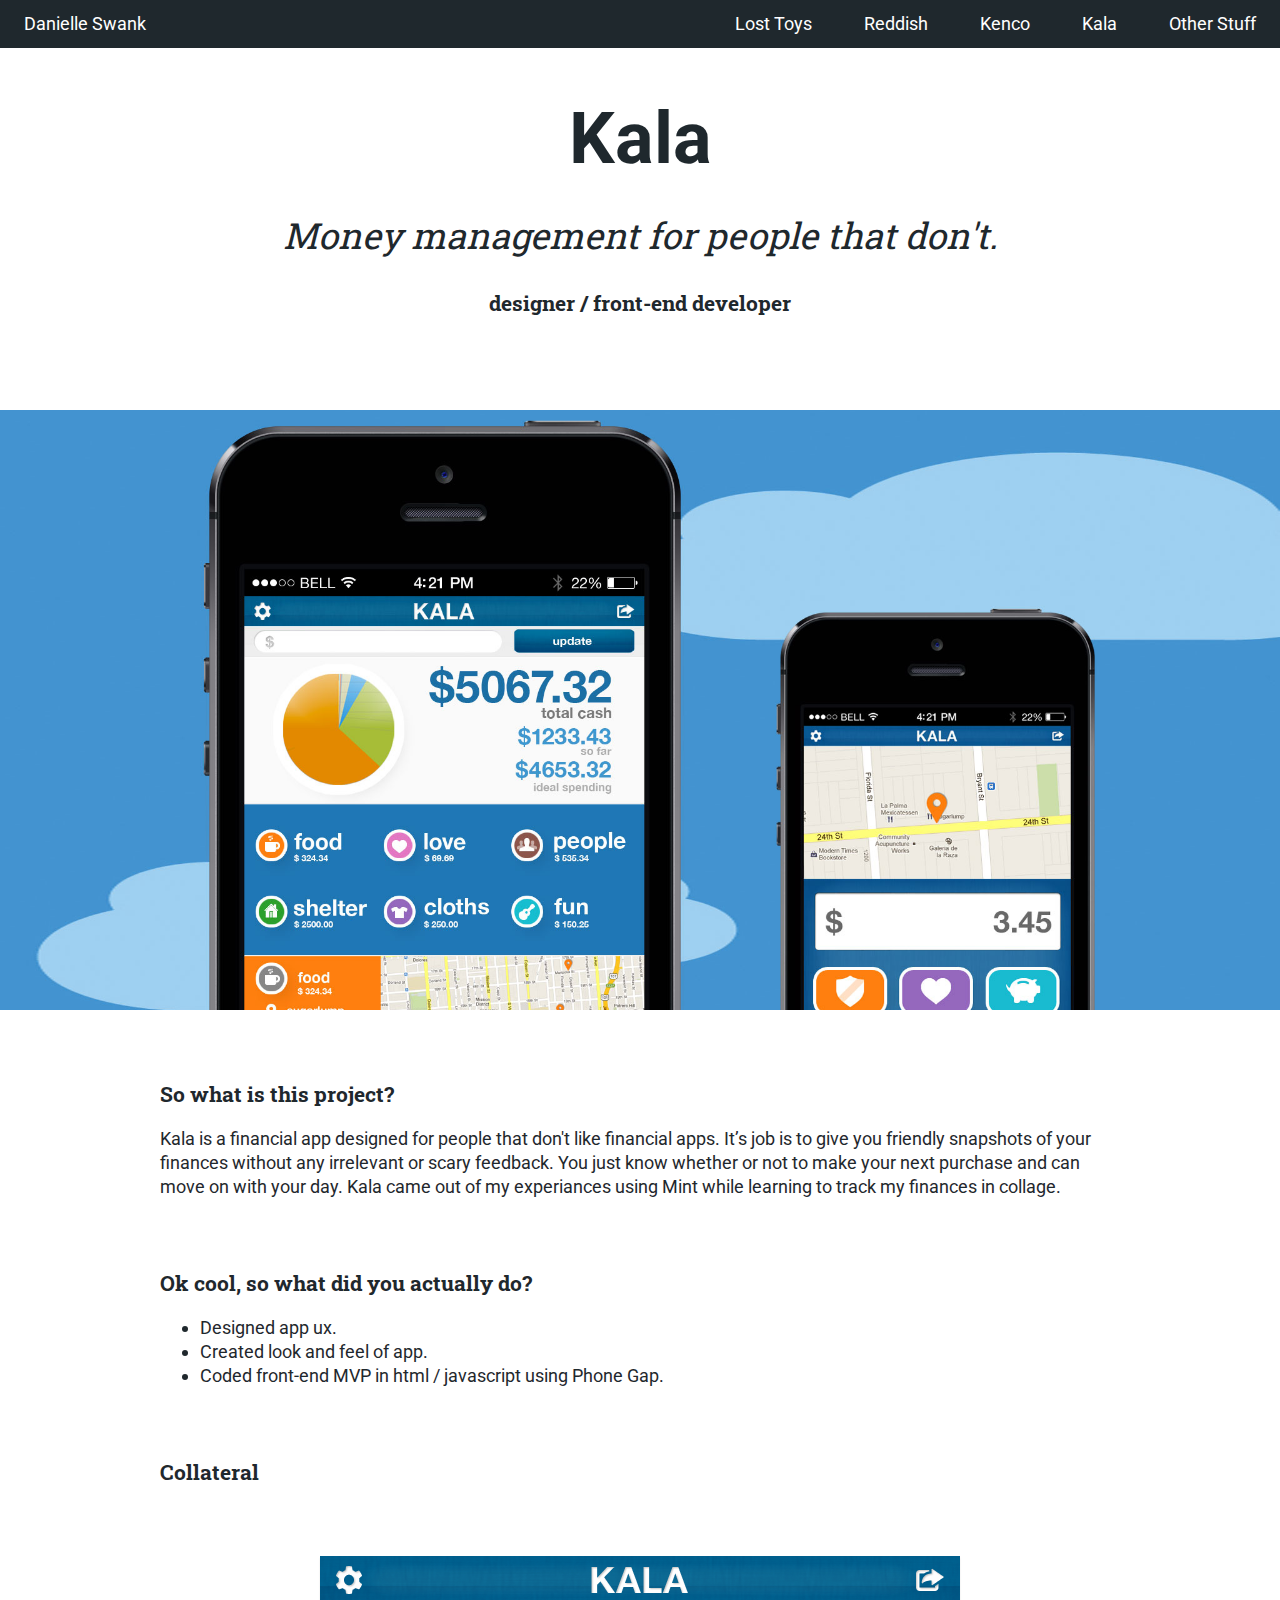
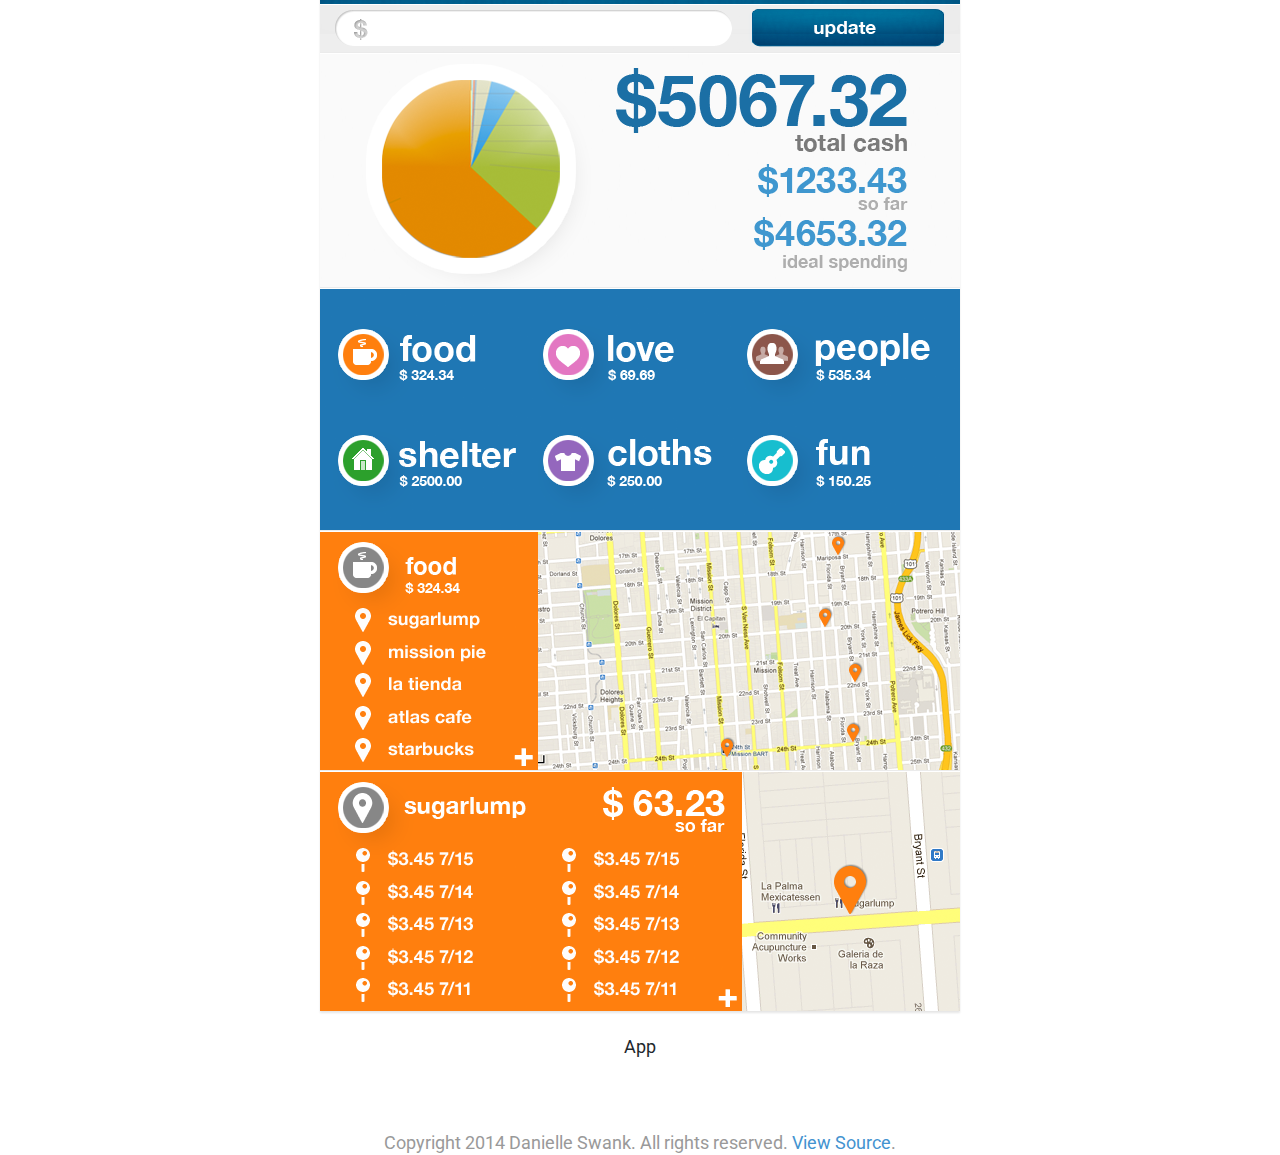
==== loves/kala.html @ 3ea5fd14 "passed html validation" ====
<!DOCTYPE HTML>
<html lang="en-US">
  <head>
    <meta charset="UTF-8">
    <meta name="viewport" content="initial-scale=1">

    <title>Kala : Danielle Swank</title>

    <link href="/favicon.ico" rel="icon" type="image/x-icon">
    <link href='http://fonts.googleapis.com/css?family=Roboto:400,900%7CRoboto+Slab:700' rel='stylesheet' type='text/css'>
    <link href="/css/main.css" rel="stylesheet" type="text/css">
    <link href="/css/inner.css" rel="stylesheet" type="text/css">

    <!--[if lt IE 9]>
    <script src="//html5shim.googlecode.com/svn/trunk/html5.js"></script>
    <![endif]-->
  </head>

  <body>

    <nav>
      <a href="/" class="first">Danielle Swank</a>
      <a href="/loves/losttoys.html">Lost Toys</a>
      <a href="/loves/reddish.html">Reddish</a>
      <a href="/loves/kenco.html">Kenco</a>
      <a href="/loves/kala.html">Kala</a>
      <a href="/loves/otherstuff.html">Other Stuff</a>
    </nav>

    <header>
        <h1>Kala</h1>
        <h2>Money management for people that don't.</h2>
        <h3>designer / front-end developer</h3>
    </header>

    <div id="kala" class="image"></div>

    <div class="content">
      <h3>So what is this project?</h3>
      <p>Kala is a financial app designed for people that don't like financial apps. It’s job is to give you friendly snapshots of your finances without any irrelevant or scary feedback. You just know whether or not to make your next purchase and can move on with your day. Kala came out of my experiances using Mint while learning to track my finances in collage.</p>

      <h3>Ok cool, so what did you actually do?</h3>
      <ul>
        <li>Designed app ux.</li>
        <li>Created look and feel of app.</li>
        <li>Coded front-end MVP in html / javascript using Phone Gap.</li>
      </ul>

      <h3>Collateral</h3>
      <figure>
        <img src="/images/kala-app.png" alt="App">
        <figcaption>App</figcaption>
      </figure>
    </div>

    <footer>
      <p>Copyright 2014 Danielle Swank. All rights reserved. <a href="//github.com/danielleswank/danielleswank.github.com/blob/master/index.html" target="_blank">View Source</a>.</p>
    </footer>

    <script>
    (function () {
      var mobile = (/iphone|ipad|ipod|android|blackberry|mini|windowsce|palm/i.test(navigator.userAgent.toLowerCase()));

      if (!mobile) {
        var figures = document.getElementsByTagName("figure");
        for (var i = 0; i < figures.length; i++) {
          figures[i].style.backgroundAttachment = "fixed";
        }
        var nav = document.getElementsByTagName("nav");
        nav[0].style.position = "fixed";

        var body = document.getElementsByTagName("body");
        body[0].style.marginTop = "24px";
      }
    }());
    </script>
  </body>
</html>
---- css/main.css ----
section, header, footer, menu, aside, article, nav, figure {display: block;}

html,
body {
  margin: 0;
  padding: 0;
  width: 100%;
  height: 100%;
  font-family: 'Roboto', 'Helvetica Neue', Helvetica, Arial, sans-serif;
  font-size: 18px;
  line-height: 24px;
  color: #1f282d;
}

nav {
  background: #1f282d;
  text-align: right;
  z-index: 100;
  right: 0;
  left: 0;
  top: 0;
}

nav a {
  color: #fff;
  display: inline-block;
  padding: 6px 12px;
  margin: 6px 12px;
}

nav a:hover {
  color: #1f282d;
  background: #fff;
  text-decoration: none;
}

nav .first {
  margin-right: 48px;
  float: left;
}

p {
  margin-bottom: 24px;
}

a {
  text-decoration: none;
  color: #4393d0;
}

a:hover {
  color: #236ea7;
  text-decoration: underline;
}

footer {
  clear: both;
  text-align: center;
  color: #999;
}

@media (min-width: 769px) {
  #games > figure, #losttoys { z-index: 0; background-image: url(../images/losttoys.jpg); }
  #mobile > figure, #kala { background-image: url(../images/kala.jpg); }
  #apps > figure, #reddish { background-image: url(../images/reddish.jpg); }
  #logistics > figure, #kenco { background-image: url(../images/kenco.jpg); }
  #stuff > figure, #other { background-image: url(../images/other.jpg); }
  #contact > figure { background-image: url(../images/contact.jpg); }
}

@media (max-width: 768px) {
  #games > figure, #losttoys { z-index: 0; background-image: url(../mobile/losttoys.jpg); }
  #mobile > figure, #kala { background-image: url(../mobile/kala.jpg); }
  #apps > figure, #reddish { background-image: url(../mobile/reddish.jpg); }
  #logistics > figure, #kenco { background-image: url(../mobile/kenco.jpg); }
  #stuff > figure, #other { background-image: url(../mobile/other.jpg); }
  #contact > figure { background-image: url(../mobile/contact.jpg); }
}
---- css/inner.css ----
header {
  text-align: center;
  line-height: normal;
  max-width: 960px;
  margin: 0 auto;
  padding: 72px;
}

h2, h3, h4 {
  font-family: 'Roboto Slab', serif;
}

h1 {
  margin: 0;
  padding: 0;
  font-size: 72px;
}

h2 {
  font-weight: normal;
  font-size: 36px;
  font-style: italic;

}

.image {
  width: 100%;
  height: 600px;
  z-index: 2;
  margin: 0;
  padding: 0;
  position: relative;
  background-position: center center;
  background-repeat: no-repeat;
  background-size: cover;
}

.content {
  max-width: 960px;
  margin: 0 auto;
  padding: 0 72px;
}

.content figure {
  margin: 72px auto;
}

.content figcaption {
  text-align: center;
  padding-top: 24px;
}

.content img {
  box-shadow: 0 2px 2px 0 rgba(0, 0, 0, 0.1);
  margin: 0 auto;
  display: block;
  max-width: 960px;
  height: auto;
}

.content h3 {
  margin-top: 72px;
}

footer {
  clear: both;
  text-align: center;
  color: #999;
}

@media (max-width: 768px) {
  header, .content {
    width: auto;
    min-width: 480px;
  }

  .content img {
    width: 480px;
    height: auto;
    margin: 0 auto;
    display: block;
  }

  .image {
    height: 401px;
  }
}
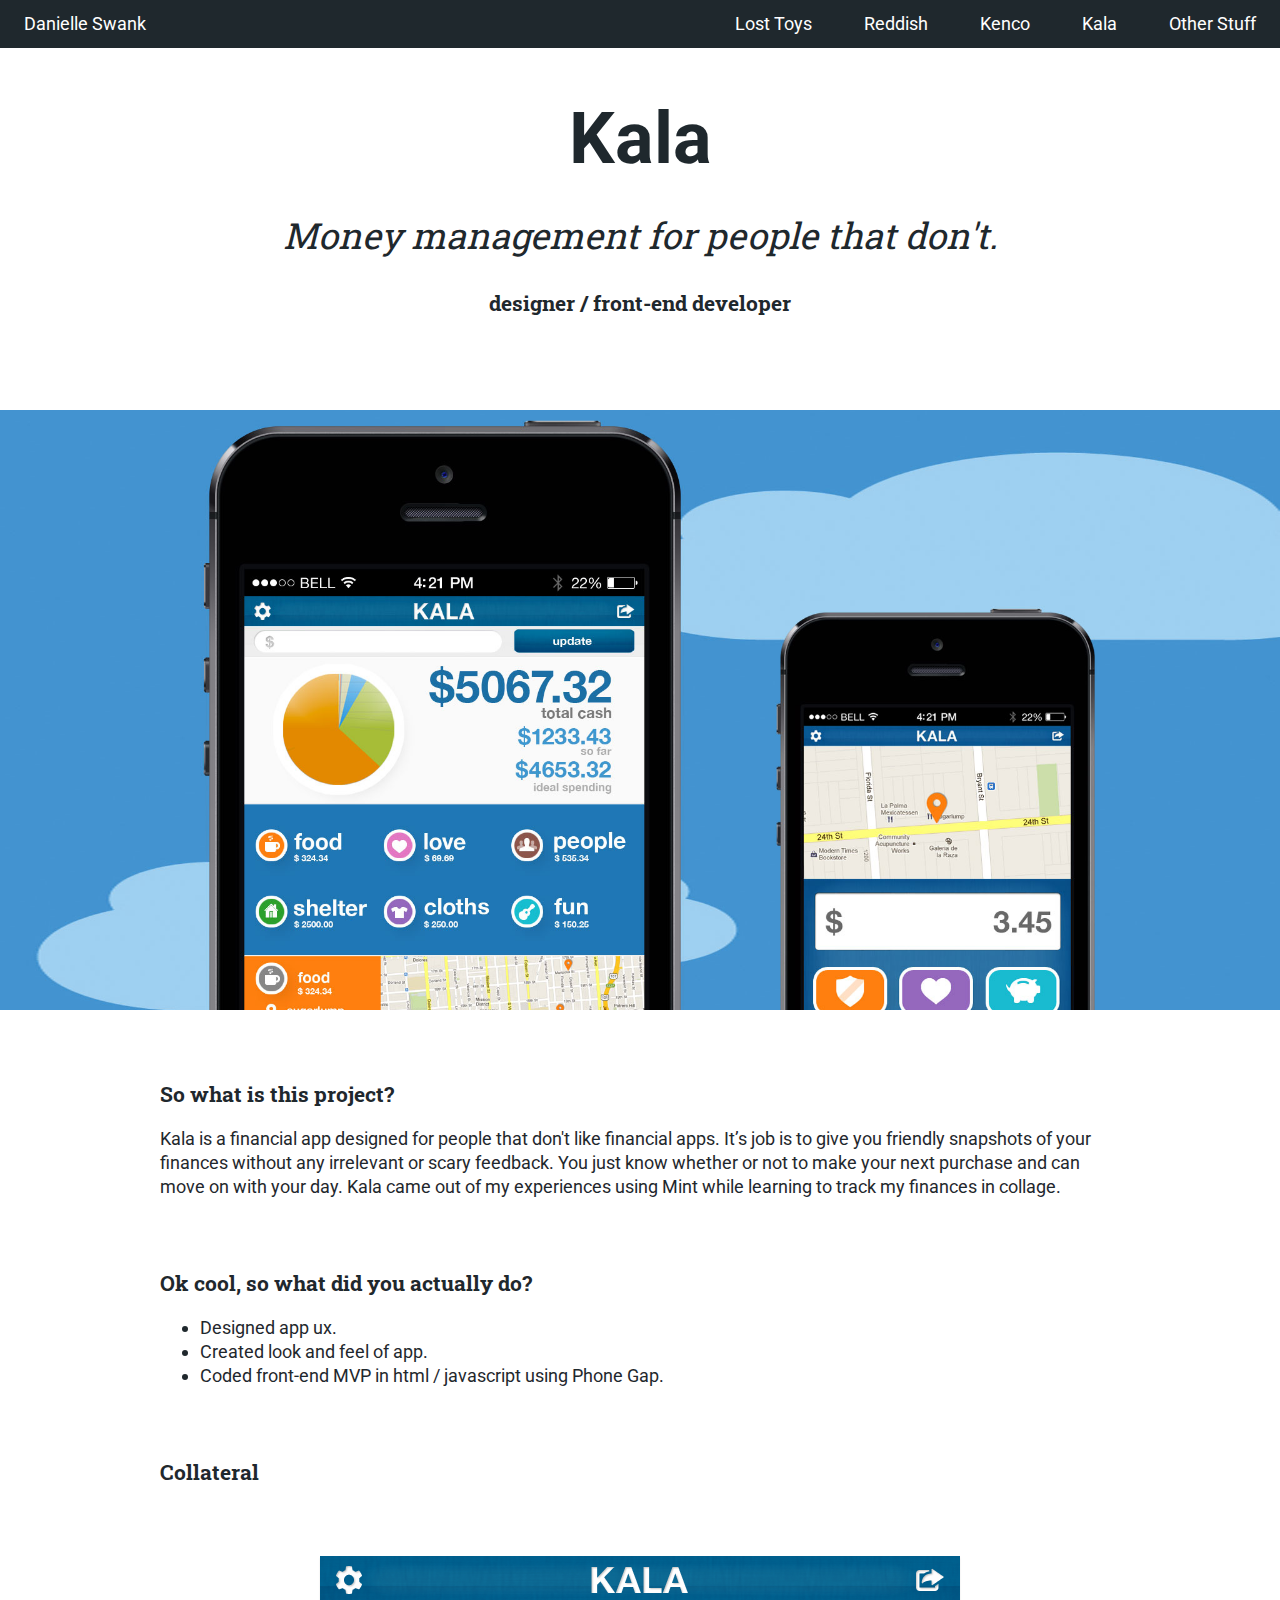
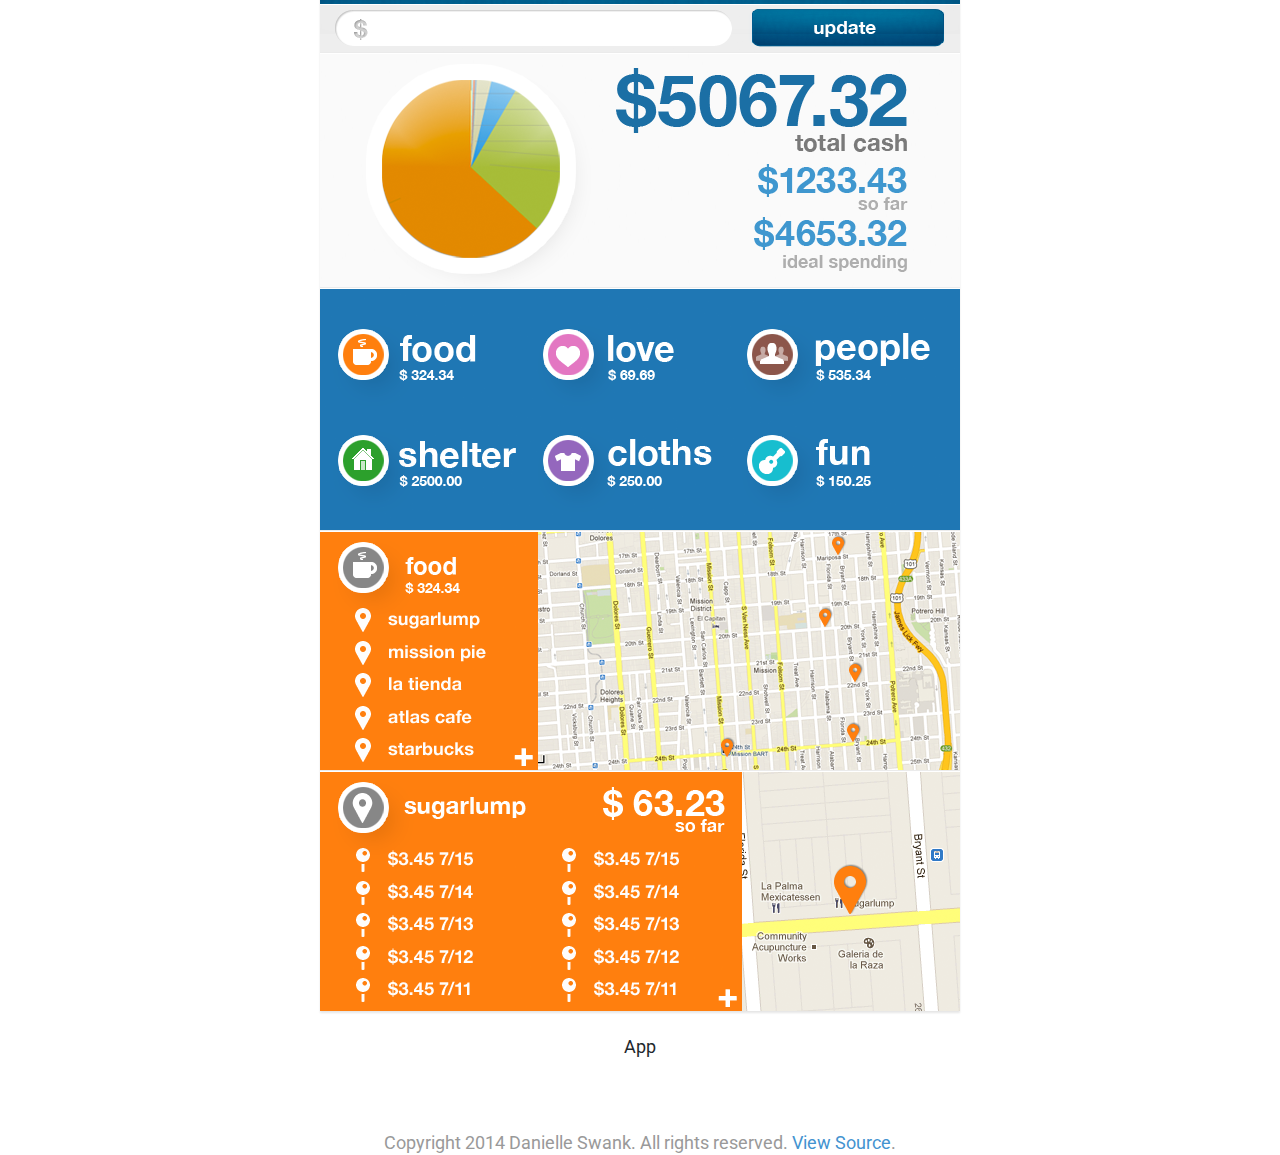
==== commit dee3f9c2: "updated content" ====
--- a/loves/kala.html
+++ b/loves/kala.html
@@ -37,7 +37,7 @@
 
     <div class="content">
       <h3>So what is this project?</h3>
-      <p>Kala is a financial app designed for people that don't like financial apps. It’s job is to give you friendly snapshots of your finances without any irrelevant or scary feedback. You just know whether or not to make your next purchase and can move on with your day. Kala came out of my experiances using Mint while learning to track my finances in collage.</p>
+      <p>Kala is a financial app designed for people that don't like financial apps. It’s job is to give you friendly snapshots of your finances without any irrelevant or scary feedback. You just know whether or not to make your next purchase and can move on with your day. Kala came out of my experiences using Mint while learning to track my finances in collage.</p>
 
       <h3>Ok cool, so what did you actually do?</h3>
       <ul>
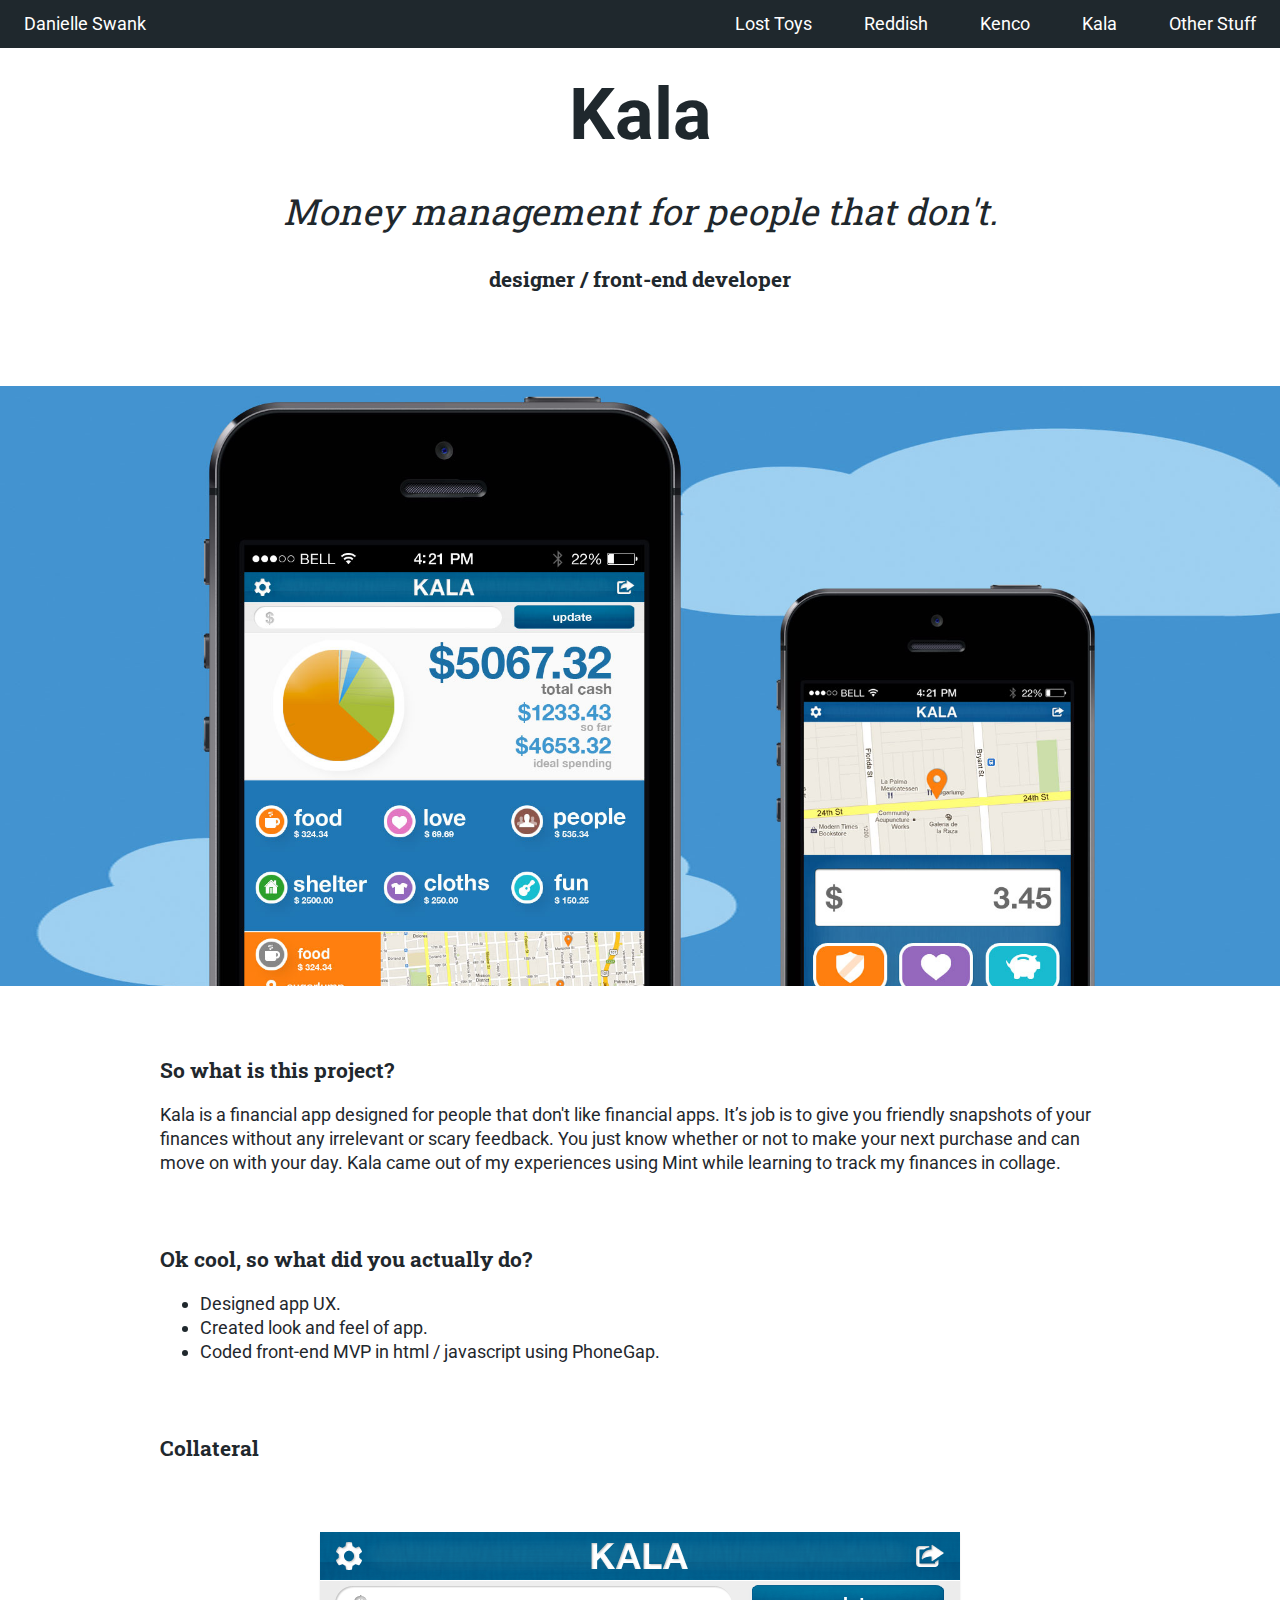
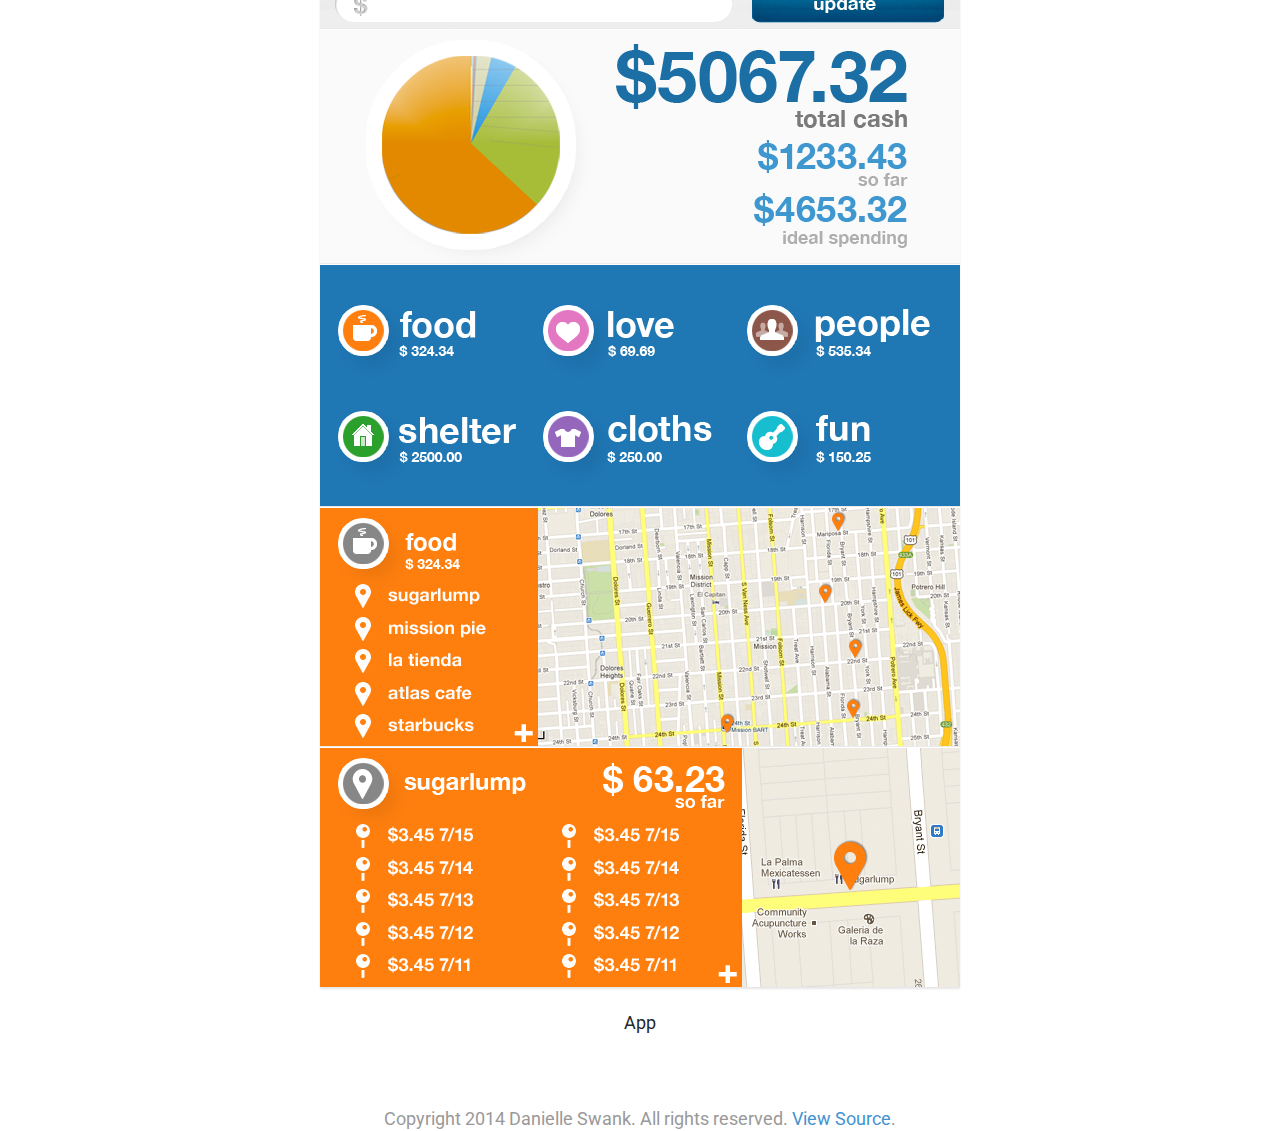
==== commit 770b6a17: "fix for mobile" ====
--- a/loves/kala.html
+++ b/loves/kala.html
@@ -41,9 +41,9 @@
 
       <h3>Ok cool, so what did you actually do?</h3>
       <ul>
-        <li>Designed app ux.</li>
+        <li>Designed app UX.</li>
         <li>Created look and feel of app.</li>
-        <li>Coded front-end MVP in html / javascript using Phone Gap.</li>
+        <li>Coded front-end MVP in html / javascript using PhoneGap.</li>
       </ul>
 
       <h3>Collateral</h3>
@@ -61,16 +61,13 @@
     (function () {
       var mobile = (/iphone|ipad|ipod|android|blackberry|mini|windowsce|palm/i.test(navigator.userAgent.toLowerCase()));
 
-      if (!mobile) {
+      if (mobile) {
         var figures = document.getElementsByTagName("figure");
         for (var i = 0; i < figures.length; i++) {
-          figures[i].style.backgroundAttachment = "fixed";
+          figures[i].style.backgroundAttachment = "scroll";
         }
         var nav = document.getElementsByTagName("nav");
-        nav[0].style.position = "fixed";
-
-        var body = document.getElementsByTagName("body");
-        body[0].style.marginTop = "24px";
+        nav[0].style.position = "relative";
       }
     }());
     </script>
--- a/css/main.css
+++ b/css/main.css
@@ -19,6 +19,7 @@
   right: 0;
   left: 0;
   top: 0;
+  position: fixed;
 }
 
 nav a {
--- a/css/inner.css
+++ b/css/inner.css
@@ -54,8 +54,12 @@
   box-shadow: 0 2px 2px 0 rgba(0, 0, 0, 0.1);
   margin: 0 auto;
   display: block;
-  max-width: 960px;
+  max-width: 640px;
   height: auto;
+}
+
+.content a:hover img {
+  box-shadow: 0 2px 2px 0 rgba(0, 0, 0, 0.3);
 }
 
 .content h3 {
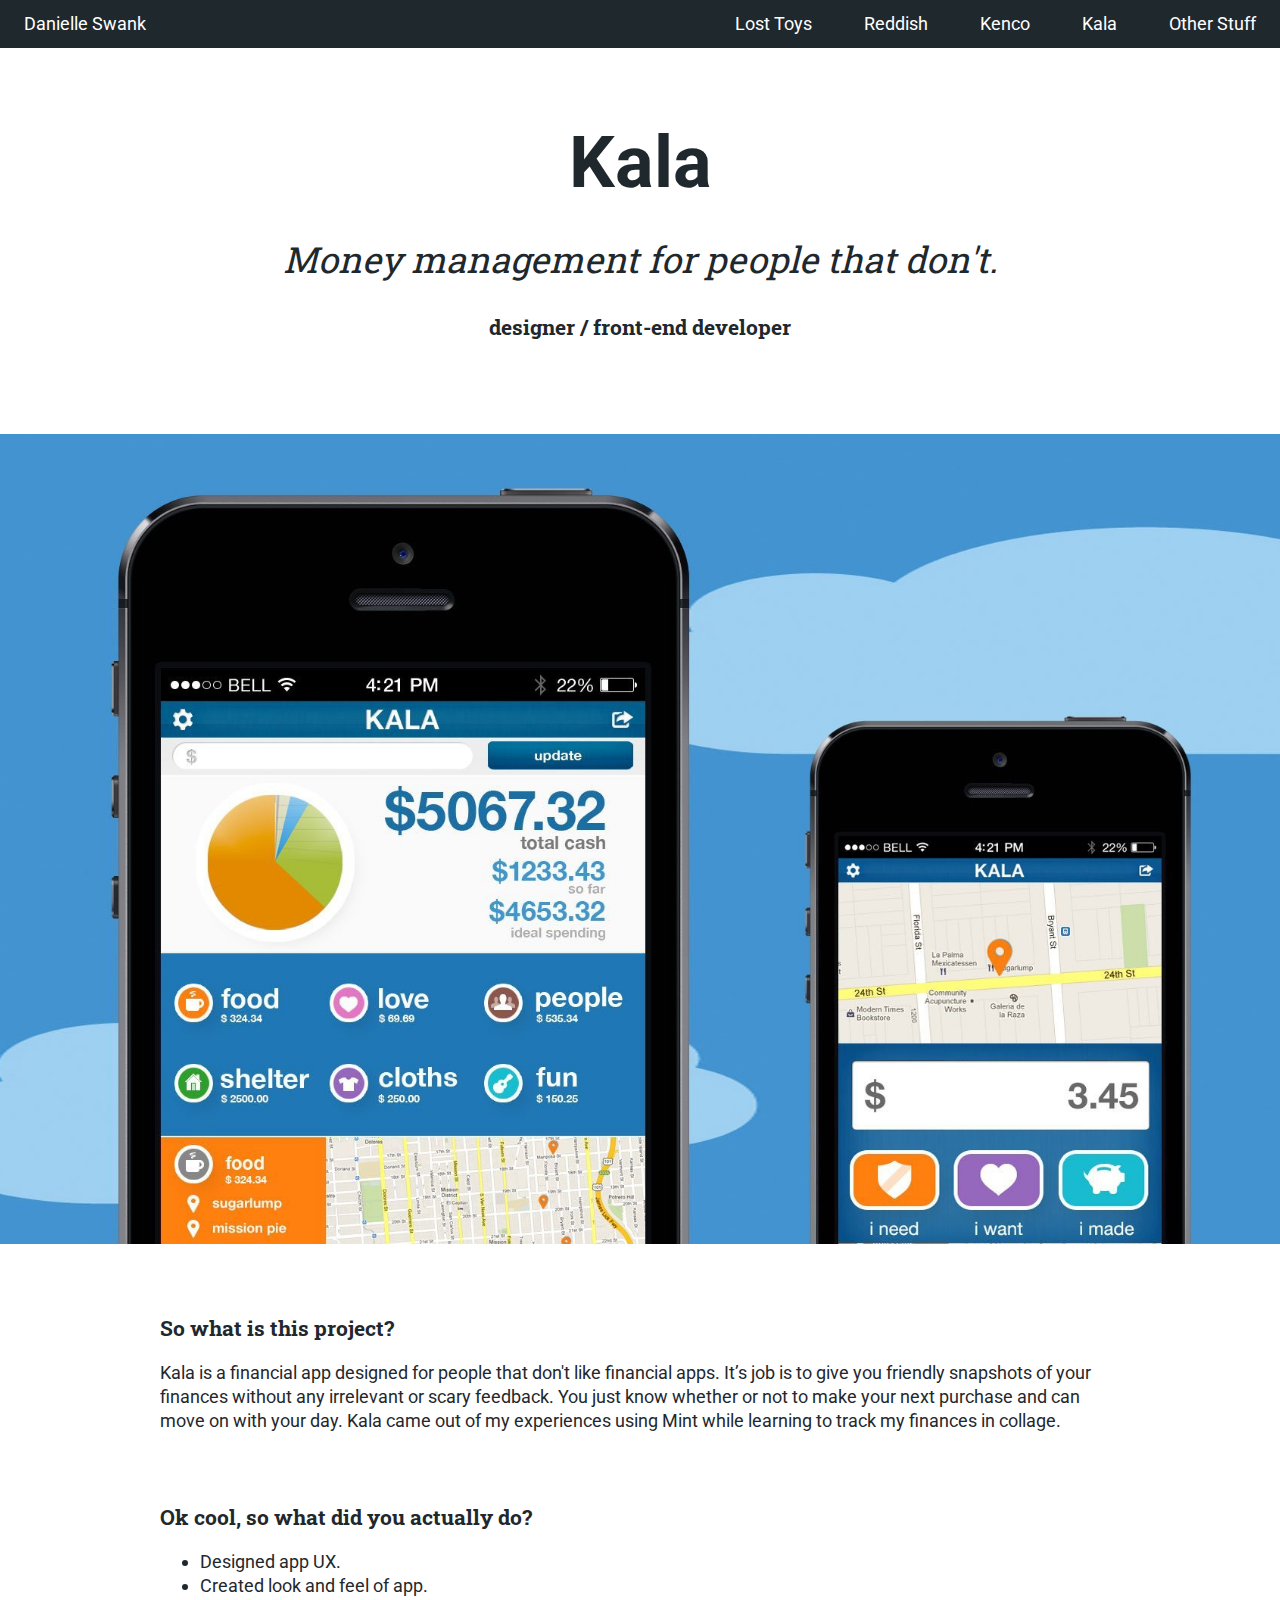
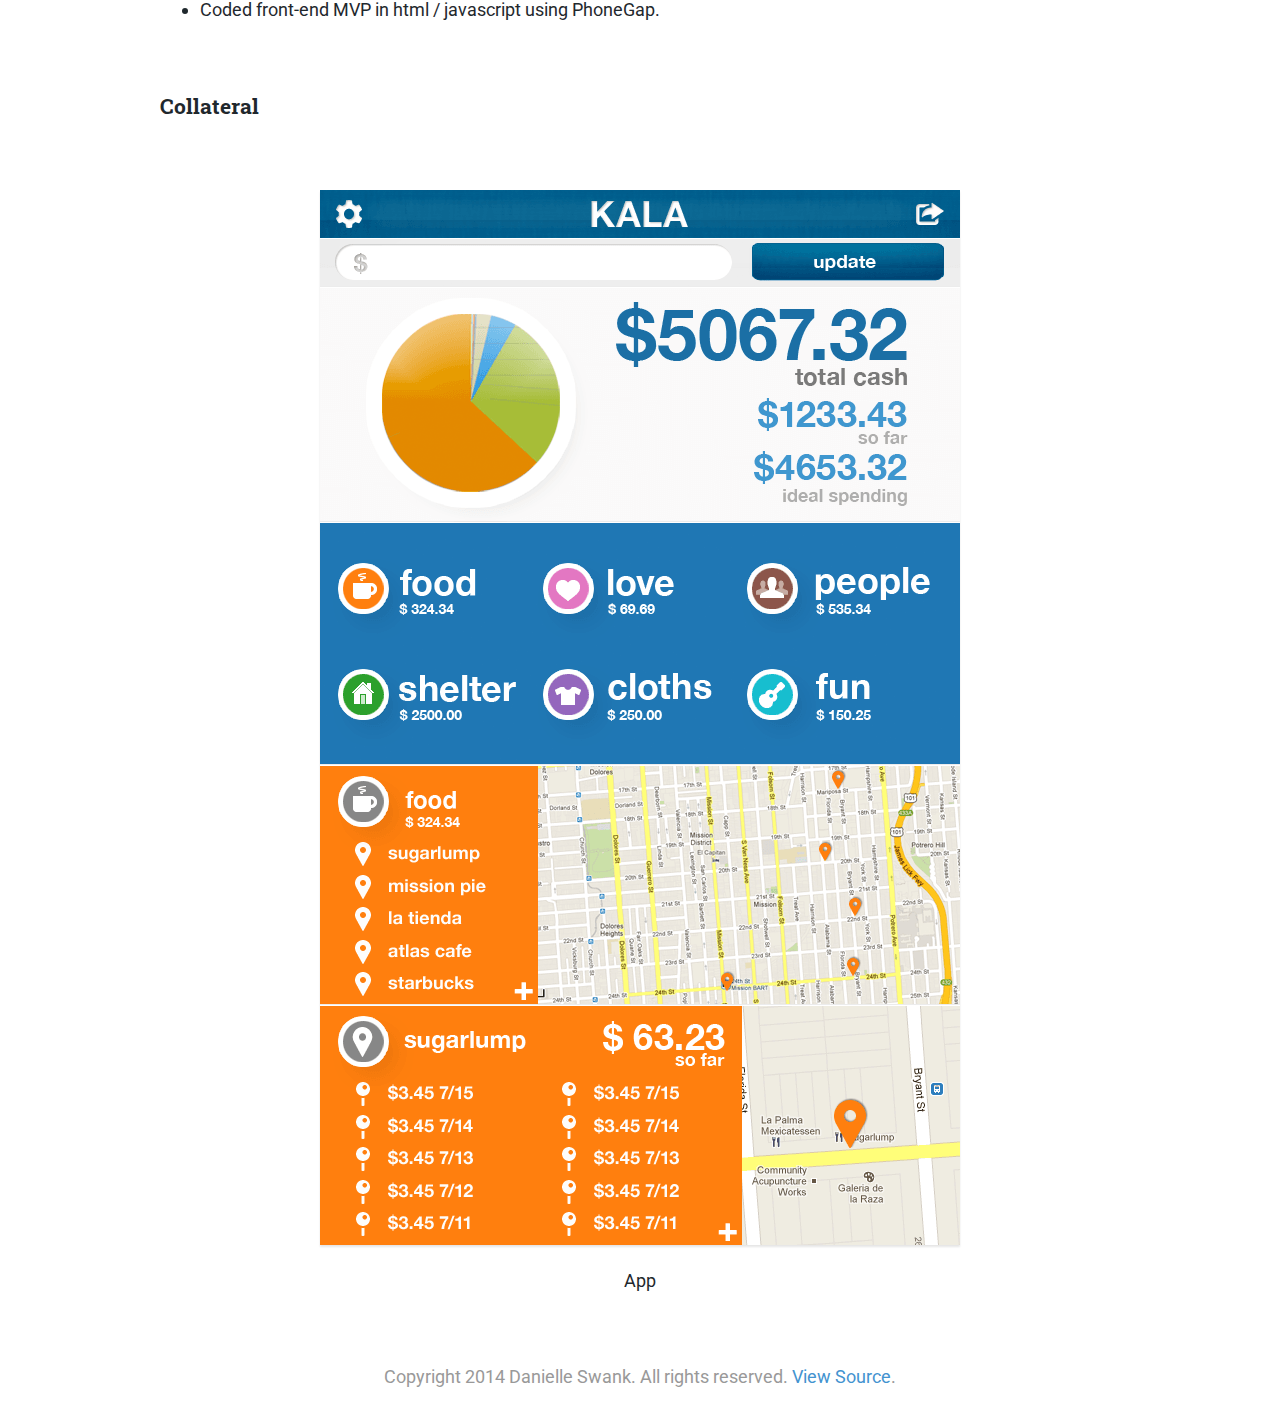
==== commit 6b41766e: "added mobile styles" ====
--- a/loves/kala.html
+++ b/loves/kala.html
@@ -7,7 +7,7 @@
     <title>Kala : Danielle Swank</title>
 
     <link href="/favicon.ico" rel="icon" type="image/x-icon">
-    <link href='http://fonts.googleapis.com/css?family=Roboto:400,900%7CRoboto+Slab:700' rel='stylesheet' type='text/css'>
+    <link href='//fonts.googleapis.com/css?family=Roboto:400,900%7CRoboto+Slab:700' rel='stylesheet' type='text/css'>
     <link href="/css/main.css" rel="stylesheet" type="text/css">
     <link href="/css/inner.css" rel="stylesheet" type="text/css">
 
@@ -68,6 +68,7 @@
         }
         var nav = document.getElementsByTagName("nav");
         nav[0].style.position = "relative";
+        nav[0].style.marginTop = "-24px";
       }
     }());
     </script>
--- a/css/main.css
+++ b/css/main.css
@@ -2,10 +2,8 @@
 
 html,
 body {
-  margin: 0;
+  margin: 24px 0 0 0;
   padding: 0;
-  width: 100%;
-  height: 100%;
   font-family: 'Roboto', 'Helvetica Neue', Helvetica, Arial, sans-serif;
   font-size: 18px;
   line-height: 24px;
@@ -36,7 +34,6 @@
 }
 
 nav .first {
-  margin-right: 48px;
   float: left;
 }
 
@@ -61,7 +58,7 @@
 }
 
 @media (min-width: 769px) {
-  #games > figure, #losttoys { z-index: 0; background-image: url(../images/losttoys.jpg); }
+  #projects, #losttoys { background-image: url(../images/losttoys.jpg); }
   #mobile > figure, #kala { background-image: url(../images/kala.jpg); }
   #apps > figure, #reddish { background-image: url(../images/reddish.jpg); }
   #logistics > figure, #kenco { background-image: url(../images/kenco.jpg); }
@@ -70,7 +67,7 @@
 }
 
 @media (max-width: 768px) {
-  #games > figure, #losttoys { z-index: 0; background-image: url(../mobile/losttoys.jpg); }
+  #projects, #losttoys { background-image: url(../mobile/losttoys.jpg); }
   #mobile > figure, #kala { background-image: url(../mobile/kala.jpg); }
   #apps > figure, #reddish { background-image: url(../mobile/reddish.jpg); }
   #logistics > figure, #kenco { background-image: url(../mobile/kenco.jpg); }
--- a/css/inner.css
+++ b/css/inner.css
@@ -6,26 +6,27 @@
   padding: 72px;
 }
 
-h2, h3, h4 {
-  font-family: 'Roboto Slab', serif;
-}
-
 h1 {
   margin: 0;
   padding: 0;
   font-size: 72px;
 }
 
+h2, h3, h4 {
+  font-family: 'Roboto Slab', serif;
+}
+
 h2 {
   font-weight: normal;
   font-size: 36px;
   font-style: italic;
-
 }
 
 .image {
   width: 100%;
-  height: 600px;
+  height: 90vh;
+  min-height: 600px;
+
   z-index: 2;
   margin: 0;
   padding: 0;
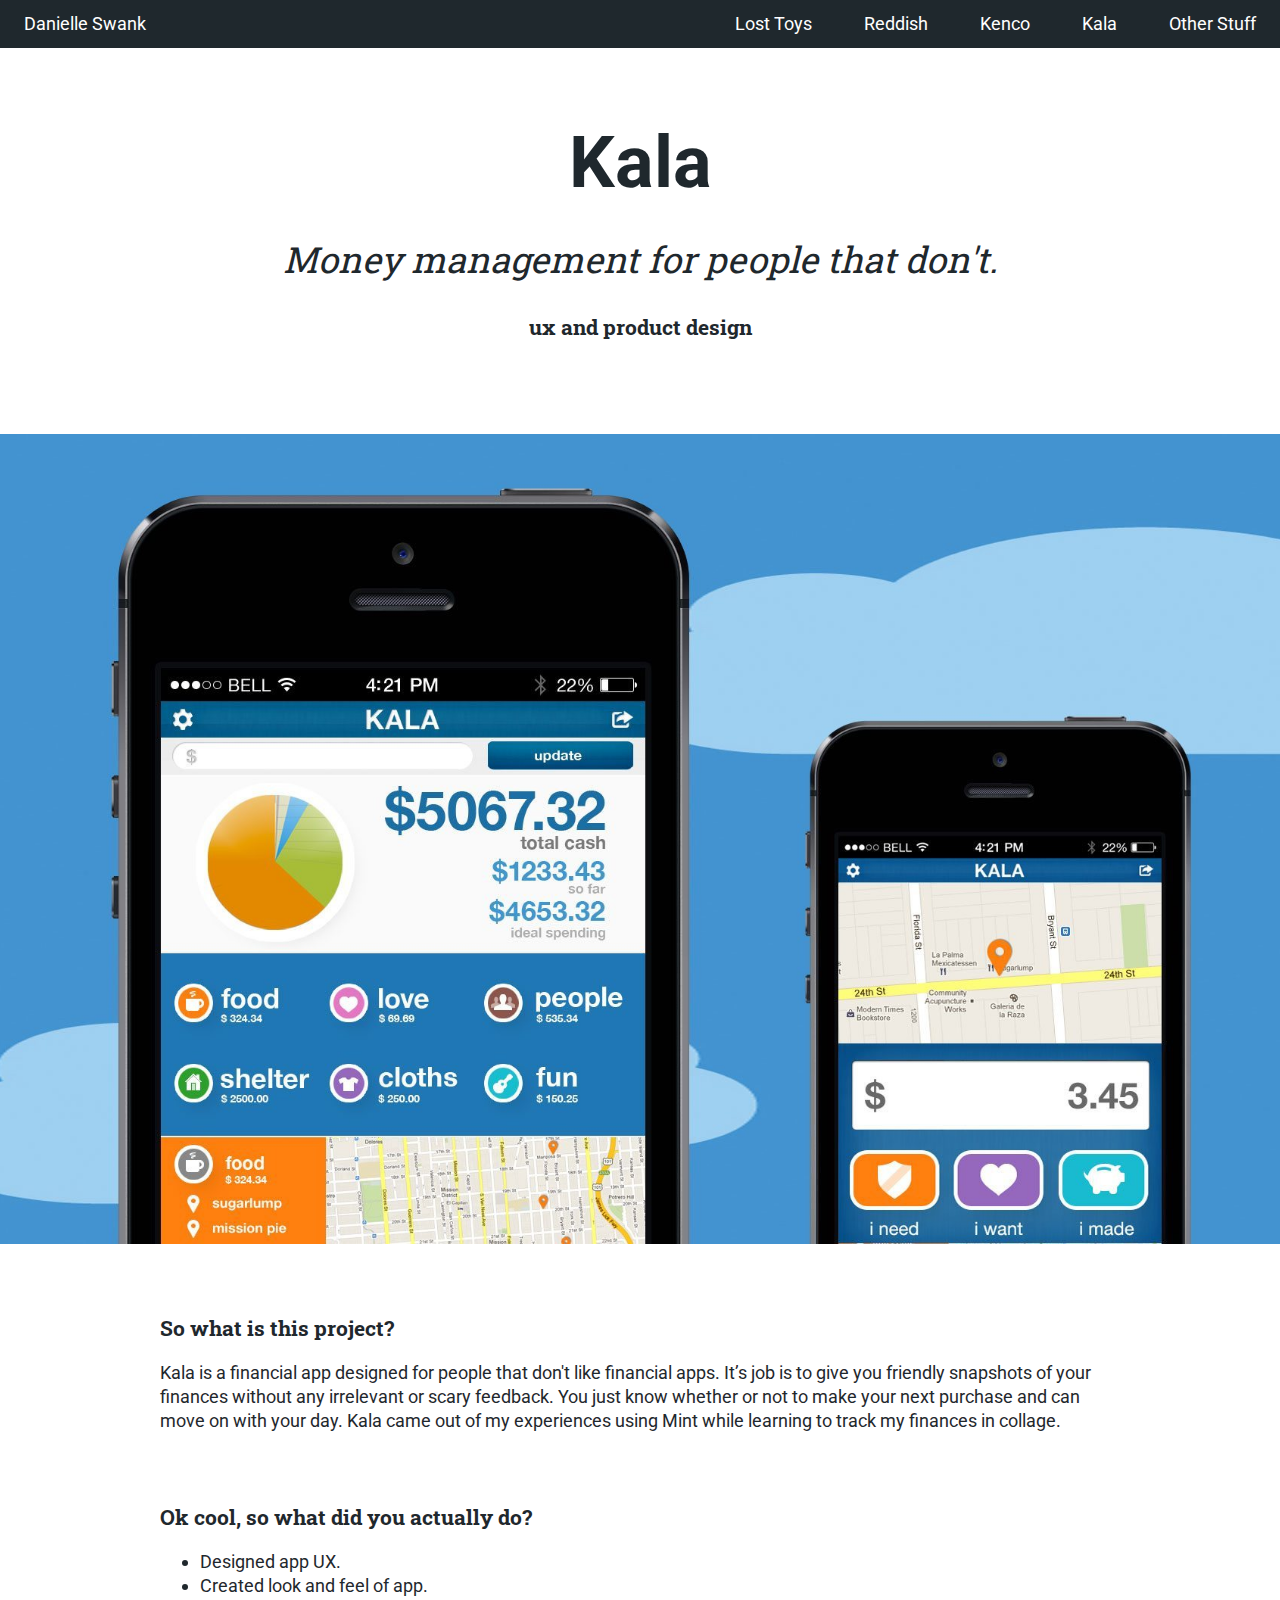
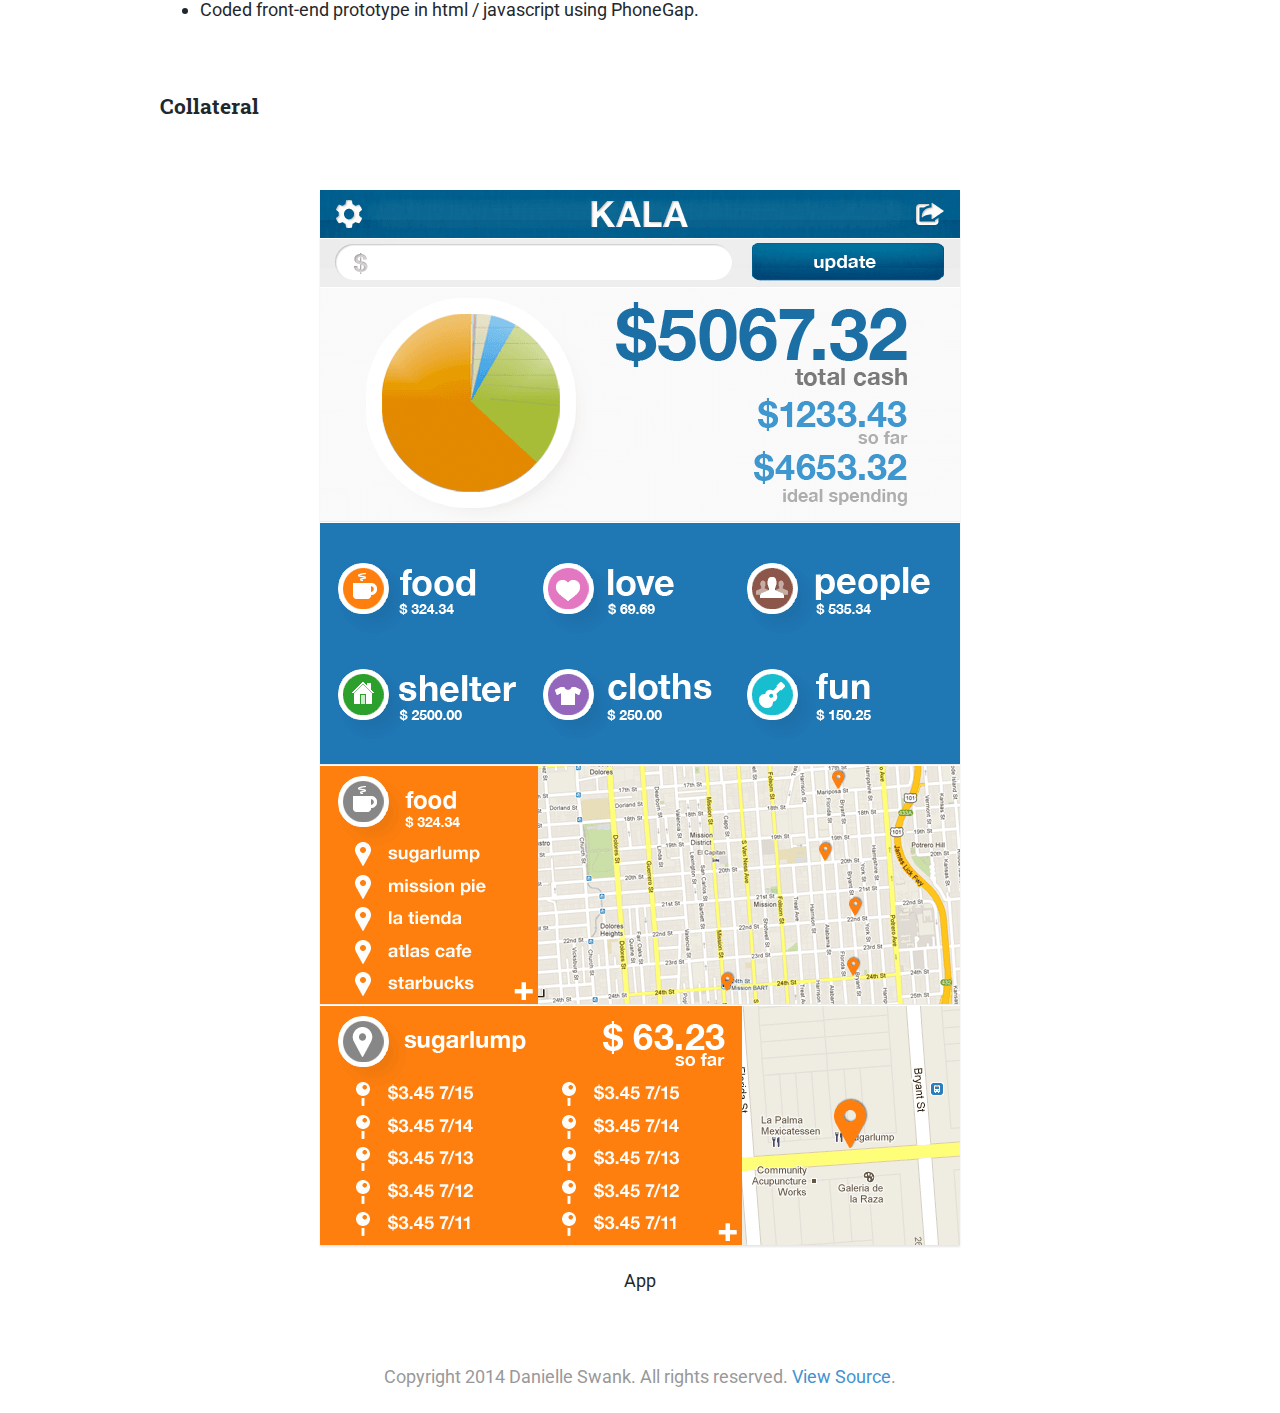
==== commit 7f97d1e2: "updated project descriptions" ====
--- a/loves/kala.html
+++ b/loves/kala.html
@@ -30,7 +30,7 @@
     <header>
         <h1>Kala</h1>
         <h2>Money management for people that don't.</h2>
-        <h3>designer / front-end developer</h3>
+        <h3>ux and product design</h3>
     </header>
 
     <div id="kala" class="image"></div>
@@ -43,7 +43,7 @@
       <ul>
         <li>Designed app UX.</li>
         <li>Created look and feel of app.</li>
-        <li>Coded front-end MVP in html / javascript using PhoneGap.</li>
+        <li>Coded front-end prototype in html / javascript using PhoneGap.</li>
       </ul>
 
       <h3>Collateral</h3>
@@ -62,13 +62,13 @@
       var mobile = (/iphone|ipad|ipod|android|blackberry|mini|windowsce|palm/i.test(navigator.userAgent.toLowerCase()));
 
       if (mobile) {
-        var figures = document.getElementsByTagName("figure");
-        for (var i = 0; i < figures.length; i++) {
-          figures[i].style.backgroundAttachment = "scroll";
+        var headers = document.getElementsByTagName("header");
+        for (var i = 0; i < headers.length; i++) {
+          headers[i].style.backgroundAttachment = "scroll";
         }
         var nav = document.getElementsByTagName("nav");
         nav[0].style.position = "relative";
-        nav[0].style.marginTop = "-24px";
+        nav[0].style.marginTop = "-48px";
       }
     }());
     </script>
--- a/css/main.css
+++ b/css/main.css
@@ -58,19 +58,31 @@
 }
 
 @media (min-width: 769px) {
-  #projects, #losttoys { background-image: url(../images/losttoys.jpg); }
-  #mobile > figure, #kala { background-image: url(../images/kala.jpg); }
-  #apps > figure, #reddish { background-image: url(../images/reddish.jpg); }
-  #logistics > figure, #kenco { background-image: url(../images/kenco.jpg); }
-  #stuff > figure, #other { background-image: url(../images/other.jpg); }
-  #contact > figure { background-image: url(../images/contact.jpg); }
+  #losttoys { background-image: url(../images/losttoys.jpg); }
+  #kala { background-image: url(../images/kala.jpg); }
+  #reddish { background-image: url(../images/reddish.jpg); }
+  #kenco { background-image: url(../images/kenco.jpg); }
+  #other { background-image: url(../images/other.jpg); }
+  #contact { background-image: url(../images/contact.jpg); }
 }
 
 @media (max-width: 768px) {
-  #projects, #losttoys { background-image: url(../mobile/losttoys.jpg); }
-  #mobile > figure, #kala { background-image: url(../mobile/kala.jpg); }
-  #apps > figure, #reddish { background-image: url(../mobile/reddish.jpg); }
-  #logistics > figure, #kenco { background-image: url(../mobile/kenco.jpg); }
-  #stuff > figure, #other { background-image: url(../mobile/other.jpg); }
-  #contact > figure { background-image: url(../mobile/contact.jpg); }
+  #losttoys { background-image: url(../mobile/losttoys.jpg); }
+  #kala { background-image: url(../mobile/kala.jpg); }
+  #reddish { background-image: url(../mobile/reddish.jpg); }
+  #kenco { background-image: url(../mobile/kenco.jpg); }
+  #other { background-image: url(../mobile/other.jpg); }
+  #contact { background-image: url(../mobile/contact.jpg); }
+}
+
+
+@media (max-width: 480px) {
+  nav {
+    text-align: left;
+    overflow: hidden;
+  }
+
+  nav a {
+    float: left;
+  }
 }--- a/css/inner.css
+++ b/css/inner.css
@@ -26,7 +26,6 @@
   width: 100%;
   height: 90vh;
   min-height: 600px;
-
   z-index: 2;
   margin: 0;
   padding: 0;
@@ -57,6 +56,7 @@
   display: block;
   max-width: 640px;
   height: auto;
+  border: none;
 }
 
 .content a:hover img {
@@ -89,4 +89,18 @@
   .image {
     height: 401px;
   }
+}
+
+@media (max-width: 480px) {
+  header, .content {
+    width: auto;
+    min-width: 280px;
+  }
+
+  .content img {
+    width: 280px;
+    height: auto;
+    margin: 0 auto;
+    display: block;
+  }
 }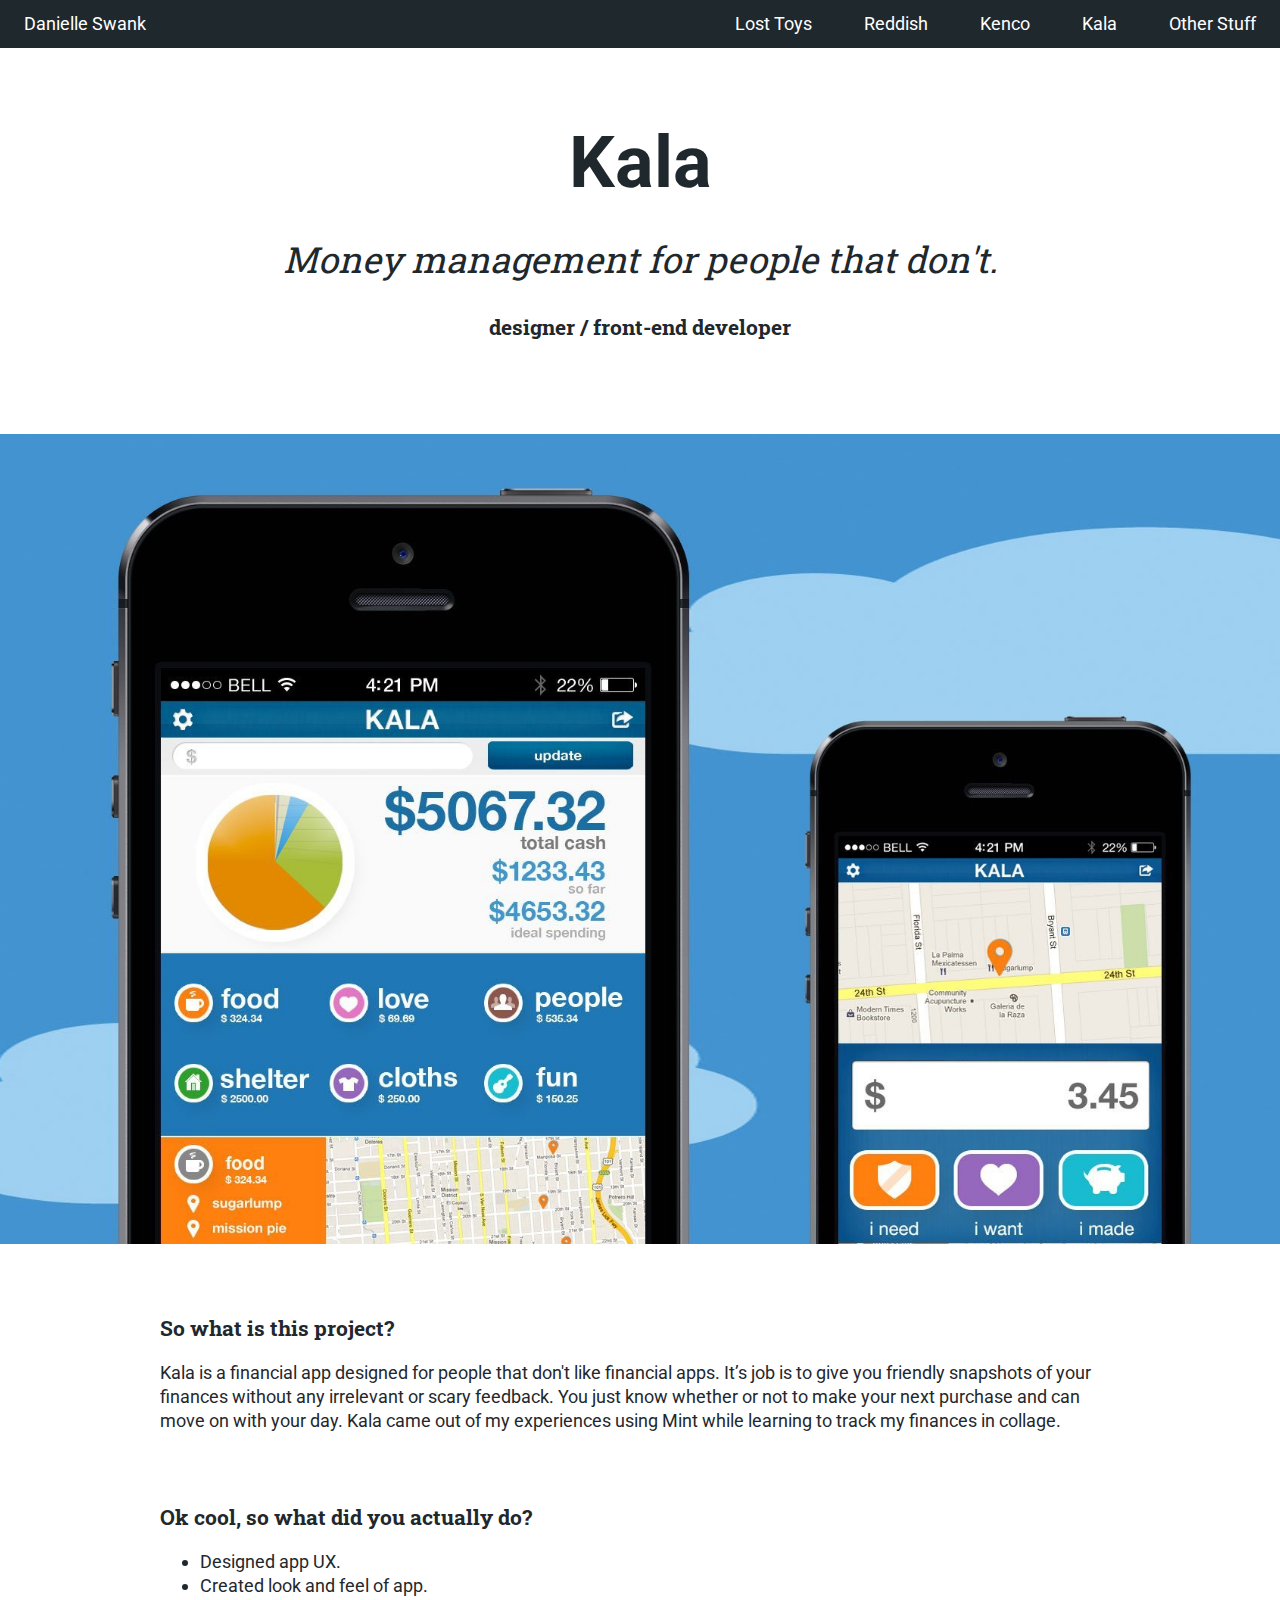
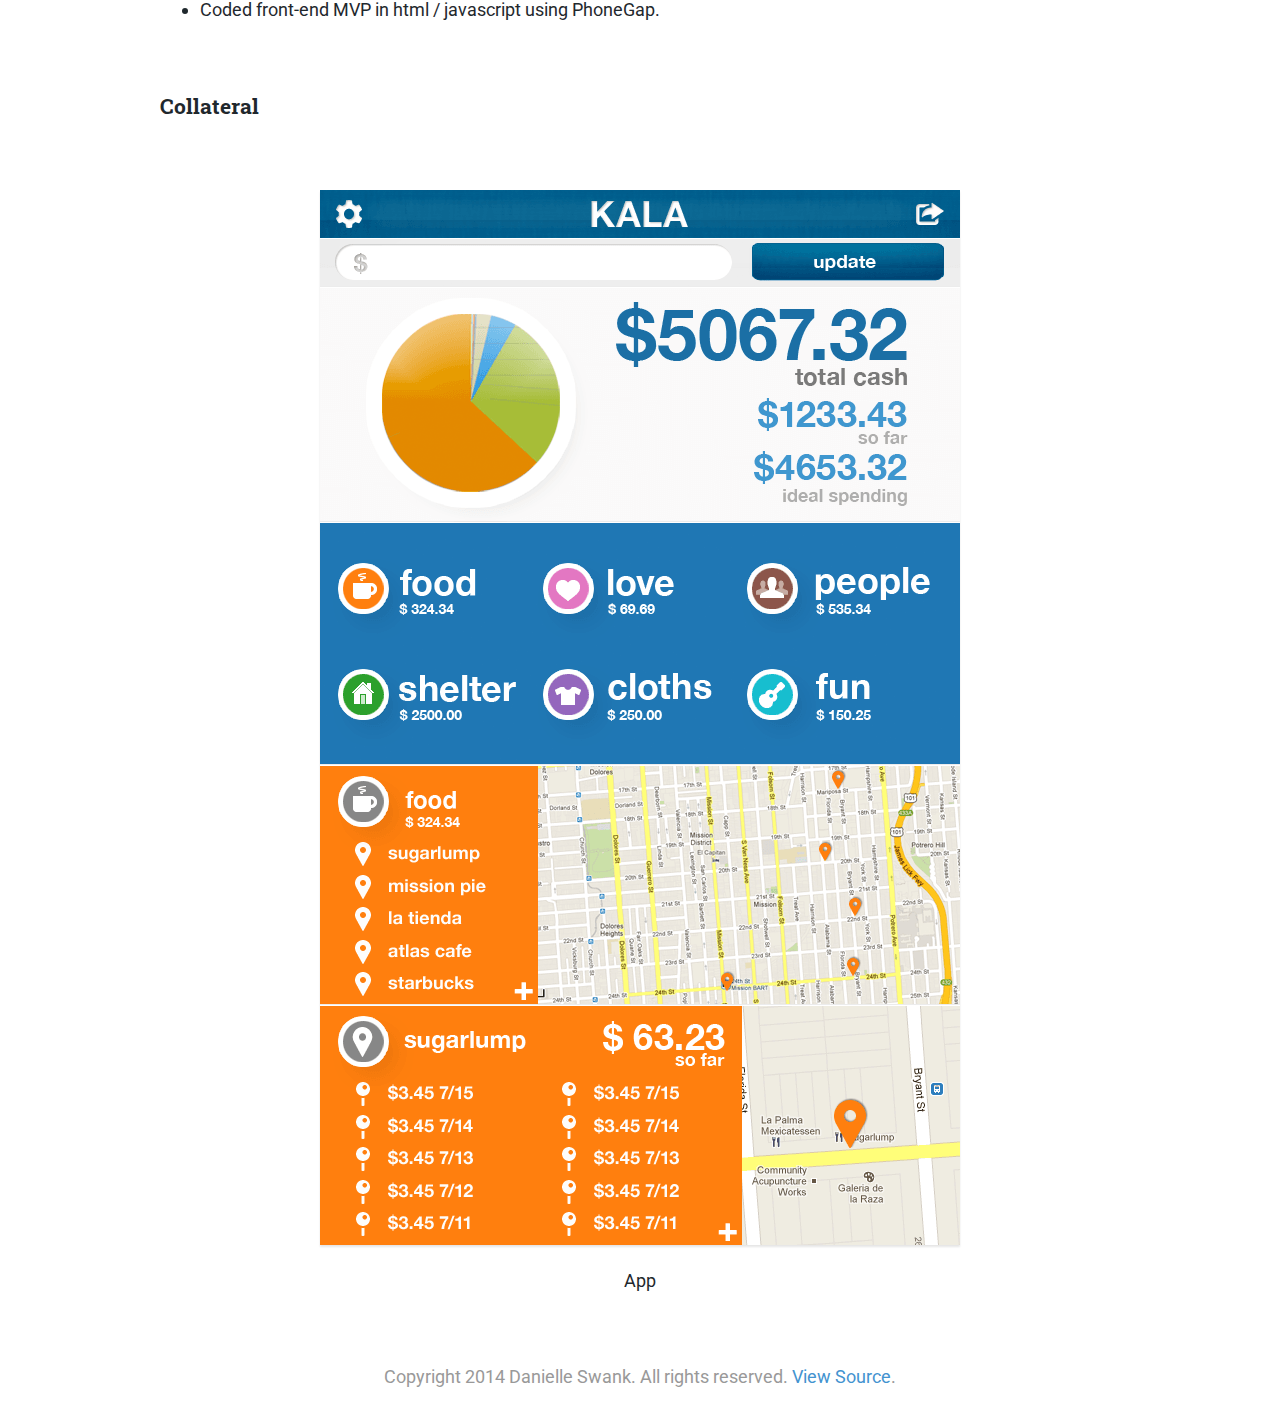
==== commit 9d5da719: "Revert to 5d824c3" ====
--- a/loves/kala.html
+++ b/loves/kala.html
@@ -30,7 +30,7 @@
     <header>
         <h1>Kala</h1>
         <h2>Money management for people that don't.</h2>
-        <h3>ux and product design</h3>
+        <h3>designer / front-end developer</h3>
     </header>
 
     <div id="kala" class="image"></div>
@@ -43,7 +43,7 @@
       <ul>
         <li>Designed app UX.</li>
         <li>Created look and feel of app.</li>
-        <li>Coded front-end prototype in html / javascript using PhoneGap.</li>
+        <li>Coded front-end MVP in html / javascript using PhoneGap.</li>
       </ul>
 
       <h3>Collateral</h3>
